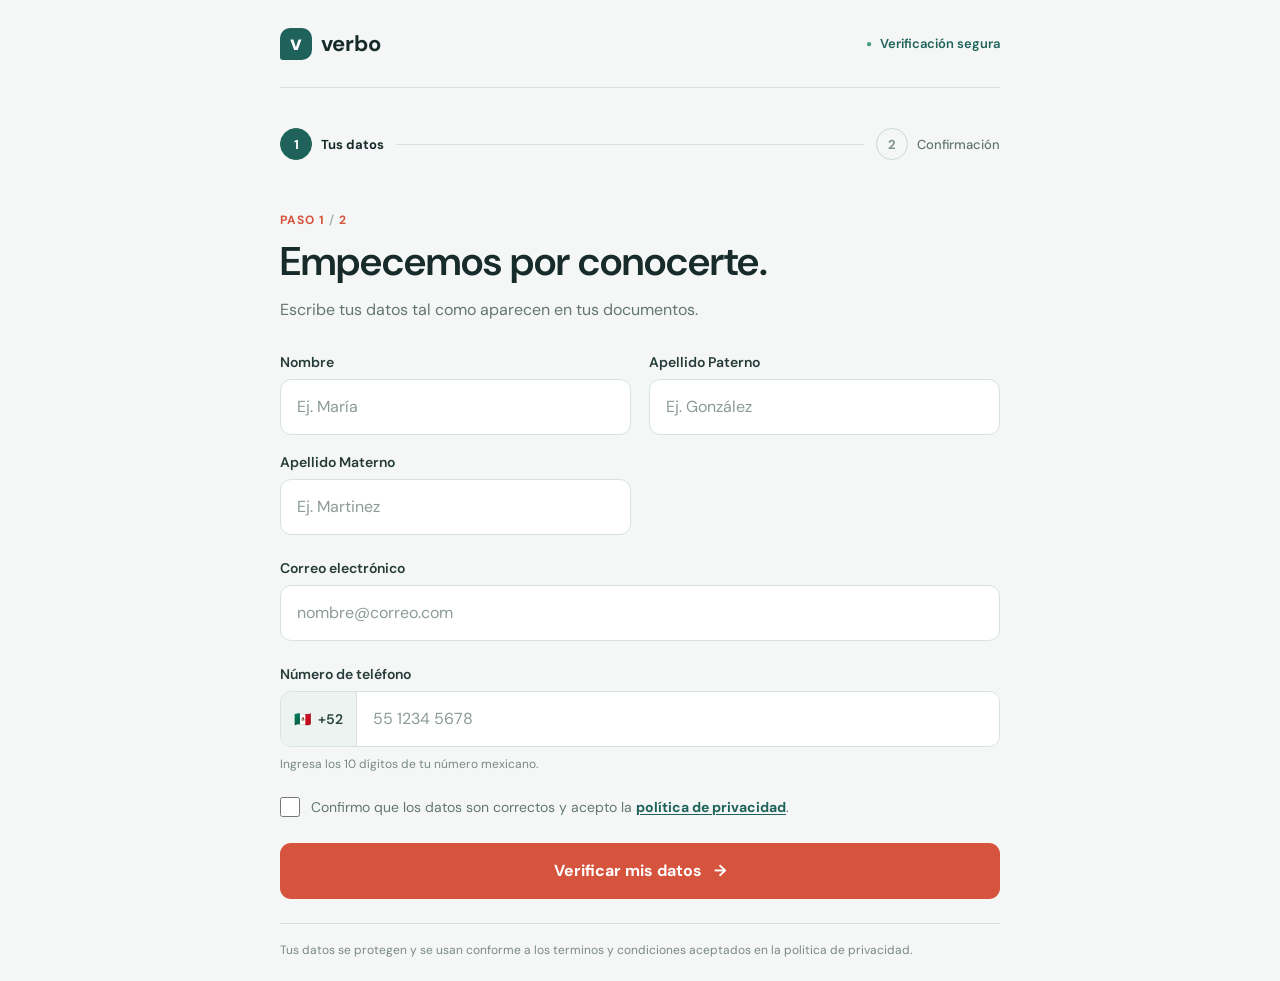
==== index.html @ 1c71e36f "fix: Se ajustan parametros de reenvio de codigo para evitar saturacion y abuso de sistema en formula" ====
<!doctype html>
<html lang="es">
<head>
    <meta charset="UTF-8" />
    <meta name="viewport" content="width=device-width, initial-scale=1" />
    <meta name="theme-color" content="#172653" />
    <title>Verifica tu identidad</title>
    <link rel="preconnect" href="https://fonts.googleapis.com" />
    <link rel="preconnect" href="https://fonts.gstatic.com" crossorigin />
    <link
        href="https://fonts.googleapis.com/css2?family=DM+Sans:wght@400;500;600;700&display=swap"
        rel="stylesheet"
    />
    <link rel="stylesheet" href="styles.css" />
</head>
<body>
    <main class="verification-layout">
      <header class="site-header">
        <a class="brand" href="#top" aria-label="Verbo, inicio">
          <span class="brand-mark" aria-hidden="true">v</span>
          <span>verbo</span>
        </a>
        <span class="secure-label"
          ><span aria-hidden="true">●</span> Verificación segura</span
        >
      </header>

      <section class="workflow" id="top" aria-label="Verificación de identidad">
        <div class="form-shell">
          <div class="progress" aria-label="Progreso de verificación">
            <div class="progress-item">
              <span
                class="progress-step is-active"
                id="step-indicator-1"
                aria-current="step"
                >1</span
              >
              <span class="progress-label">Tus datos</span>
            </div>
            <span class="progress-line" aria-hidden="true"></span>
            <div class="progress-item">
              <span class="progress-step" id="step-indicator-2">2</span>
              <span class="progress-label">Confirmación</span>
            </div>
          </div>

          <section id="details-step" class="step-panel">
            <p class="step-label">PASO 1 <span>/</span> 2</p>
            <h1>Empecemos por conocerte.</h1>
            <p class="form-intro">
              Escribe tus datos tal como aparecen en tus documentos.
            </p>

            <form id="details-form" novalidate>
              <div class="field-grid">
                <label class="field">
                  <span>Nombre</span>
                  <input
                    id="first-name"
                    name="firstName"
                    type="text"
                    placeholder="Ej. María"
                    autocomplete="given-name"
                    required
                  />
                </label>
                <label class="field">
                  <span>Apellido Paterno</span>
                  <input
                    id="last-name1"
                    name="lastName1"
                    type="text"
                    placeholder="Ej. González"
                    autocomplete="family-name"
                    required
                  />
                </label>
                <label class="field">
                  <span>Apellido Materno</span>
                  <input
                    id="last-name2"
                    name="lastName2"
                    type="text"
                    placeholder="Ej. Martinez"
                    autocomplete="family-name"
                    required
                  />
                </label>
              </div>

              <label class="field">
                <span>Correo electrónico</span>
                <input
                  id="email"
                  name="email"
                  type="email"
                  placeholder="nombre@correo.com"
                  autocomplete="email"
                  required
                />
              </label>

              <label class="field">
                <span>Número de teléfono</span>
                <span class="phone-control">
                  <span class="country-code" aria-label="Código de país México"
                    >🇲🇽 <span id="prefix">+52</span></span
                  >
                  <input
                    id="phone"
                    name="phone"
                    type="tel"
                    inputmode="numeric"
                    autocomplete="tel-national"
                    placeholder="55 1234 5678"
                    minlength="10"
                    maxlength="10"
                    pattern="[0-9]{10}"
                    aria-describedby="phone-hint"
                    required
                  />
                </span>
                <span class="field-hint" id="phone-hint"
                  >Ingresa los 10 dígitos de tu número mexicano.</span
                >
              </label>

              <label class="consent-row">
                <input id="consent" name="consent" type="checkbox" required />
                <span
                  >Confirmo que los datos son correctos y acepto la
                  <a href="#" id="open-policy">política de privacidad</a>.</span>
              </label>

              <dialog id="policy-modal">

                <div id="policy-content">Cargando...</div>
                <br>
                <button type="button" id="close-policy" class="text-button">Enterado / Cerrar</button>
              </dialog>


              <p
                class="form-message"
                id="details-message"
                role="alert"
                aria-live="polite"
                hidden
              ></p>
              <button class="primary-button" type="submit">
                Verificar mis datos <span aria-hidden="true">→</span>
              </button>
            </form>
          </section>

          <section id="code-step" class="step-panel" hidden>
            <p class="step-label">PASO 2 <span>/</span> 2</p>
            <h2>Ingresa tu código</h2>
            <p class="form-intro">
              Escribe el código de 6 dígitos para confirmar tu número
              <strong id="phone-summary"></strong>.
            </p>

            <form id="code-form" novalidate>
              <label class="field code-field">
                <span>Código de verificación</span>
                <input
                  id="verification-code"
                  name="code"
                  type="text"
                  inputmode="numeric"
                  autocomplete="one-time-code"
                  placeholder="000000"
                  minlength="6"
                  maxlength="6"
                  pattern="[0-9]{6}"
                  aria-describedby="code-hint"
                  required
                />
              </label>
              <p
                class="form-message"
                id="code-message"
                role="status"
                aria-live="polite"
                hidden
              ></p>
              <button class="primary-button" type="submit">
                Confirmar código <span aria-hidden="true">→</span>
              </button>
            </form>
            <div class="code-actions">
              <button class="text-button" id="resend-code" type="button">
                Generar otro código
              </button>
              <button class="text-button" id="edit-details" type="button">
                ← Corregir mis datos
              </button>
            </div>
          
          </section>

          <section id="success-step" class="step-panel success-panel" hidden>
            <span class="success-icon" aria-hidden="true">✓</span>
            <p class="step-label">VERIFICACIÓN COMPLETADA</p>
            <h2>Gracias, <span id="verified-name"></span></h2>
            <p class="form-intro">
              Tus datos quedaron confirmados.
            </p>
          </section>
        </div>
      </section>
      <footer class="page-footer">
        Tus datos se protegen y se usan conforme a los terminos y condiciones aceptados en la politica de privacidad.
      </footer>
    </main>
    <script type="module" src="js/main.js"></script>
  </body>
</html>
---- styles.css ----
:root {
    color-scheme: light;
    --ink: #172b2a;
    --muted: #647674;
    --line: #d8e3df;
    --accent: #d6533d;
    --accent-dark: #b63f2d;
    --canvas: #f4f7f5;
    --teal: #1e625b;
}

* { box-sizing: border-box; }

body {
    min-width: 320px;
    min-height: 100vh;
    margin: 0;
    color: var(--ink);
    background: var(--canvas);
    font-family: "DM Sans", sans-serif;
    -webkit-font-smoothing: antialiased;
}

button, input { font: inherit; }

.verification-layout {
    width: min(100% - 40px, 720px);
    min-height: 100vh;
    margin: 0 auto;
    padding: 0 0 22px;
}

.site-header {
    display: flex;
    min-height: 76px;
    align-items: center;
    justify-content: space-between;
    border-bottom: 1px solid var(--line);
}

.brand { display: inline-flex; align-items: center; gap: 9px; color: var(--ink); font-size: 22px; font-weight: 700; text-decoration: none; }
.brand-mark { display: grid; width: 32px; height: 32px; place-items: center; border-radius: 10px 10px 10px 3px; background: var(--teal); color: #fff; font-size: 21px; line-height: 1; }
.secure-label { display: inline-flex; align-items: center; gap: 8px; color: var(--teal); font-size: 13px; font-weight: 600; }
.secure-label span { color: #48a180; font-size: 10px; }

.workflow { padding: 28px 0 24px; }
.form-shell { width: 100%; }
.progress { display: flex; align-items: center; gap: 12px; margin-bottom: 42px; }
.progress-item { display: flex; flex: 0 0 auto; align-items: center; gap: 9px; }
.progress-step { display: grid; width: 32px; height: 32px; flex: 0 0 32px; place-items: center; border: 1px solid #cbd8d3; border-radius: 50%; background: transparent; color: #81918d; font-size: 13px; font-weight: 700; transition: background .2s, color .2s; }
.progress-step.is-active, .progress-step.is-complete { border-color: var(--teal); background: var(--teal); color: #fff; }
.progress-label { color: #637572; font-size: 13px; font-weight: 500; white-space: nowrap; }
.progress-item:has(.is-active) .progress-label, .progress-item:has(.is-complete) .progress-label { color: var(--ink); font-weight: 700; }
.progress-line { height: 1px; flex: 1 1 auto; background: var(--line); }

.step-label { margin: 0 0 10px; color: var(--accent); font-size: 12px; font-weight: 700; letter-spacing: 1px; }
.step-label span { color: #a9b6b1; }
.step-panel h1, .step-panel h2 { max-width: 580px; margin: 0; font-size: clamp(30px, 6vw, 40px); font-weight: 600; line-height: 1.16; }
.form-intro { margin: 13px 0 30px; color: var(--muted); font-size: 16px; line-height: 1.6; }
.form-intro strong { color: var(--ink); font-weight: 600; }
#details-form, #code-form { display: grid; gap: 22px; }
.field-grid { display: grid; grid-template-columns: 1fr 1fr; gap: 18px; }
.field { display: grid; min-width: 0; gap: 8px; color: #263b38; font-size: 14px; font-weight: 600; }
.field input { width: 100%; height: 56px; min-width: 0; padding: 0 16px; border: 1px solid var(--line); border-radius: 11px; outline: none; background: #fff; color: var(--ink); font-size: 16px; font-weight: 400; transition: border-color .18s, box-shadow .18s; }
.field input::placeholder { color: #8b9b97; opacity: 1; }
.field input:focus { border-color: var(--teal); box-shadow: 0 0 0 3px rgb(30 98 91 / 12%); }
.field input[aria-invalid="true"] { border-color: #c83d4d; }
.phone-control { display: flex; min-width: 0; height: 56px; overflow: hidden; border: 1px solid var(--line); border-radius: 11px; background: #fff; }
.phone-control:focus-within { border-color: var(--teal); box-shadow: 0 0 0 3px rgb(30 98 91 / 12%); }
.country-code { display: flex; flex: 0 0 76px; align-items: center; justify-content: center; gap: 7px; border-right: 1px solid var(--line); background: #edf3f0; color: #2b4642; font-weight: 600; }
.phone-control input { height: 100%; border: 0; border-radius: 0; box-shadow: none; }
.phone-control input:focus { box-shadow: none; }
.field-hint { color: #788985; font-size: 12px; font-weight: 400; line-height: 1.5; }
.consent-row { display: flex; align-items: flex-start; gap: 11px; color: var(--muted); font-size: 14px; line-height: 1.55; }
.consent-row input { width: 20px; height: 20px; flex: 0 0 20px; margin: 0; accent-color: var(--teal); }
.consent-row a { color: var(--teal); font-weight: 700; text-decoration-thickness: 1px; text-underline-offset: 2px; }
.primary-button { display: flex; min-height: 56px; align-items: center; justify-content: center; gap: 12px; border: 0; border-radius: 11px; background: var(--accent); color: #fff; cursor: pointer; font-size: 16px; font-weight: 700; transition: background .18s, transform .18s; }
.check-server-status{display:inline ; min-height: 20px; align-items: end; justify-content: center; gap: 12px; border: 0; border-radius: 5px; background: var(--accent); color: #fff; cursor: pointer; font-size: 16px; font-weight: 700;}
.primary-button:hover { background: var(--accent-dark); }
.primary-button:active { transform: translateY(1px); }
.primary-button:focus-visible, .text-button:focus-visible { outline: 3px solid rgb(214 83 61 / 28%); outline-offset: 3px; }
.form-message { margin: -8px 0 0; color: #a52f3d; font-size: 14px; }
.form-message[hidden], [hidden] { display: none !important; }
.code-field input { max-width: 300px; height: 64px; font-size: 24px; letter-spacing: 6px; text-align: center; }
.code-actions { display: flex; flex-wrap: wrap; justify-content: space-between; gap: 12px; margin-top: 18px; }
.text-button { min-height: 40px; padding: 4px 0; border: 0; background: transparent; color: var(--teal); cursor: pointer; font-size: 14px; font-weight: 700; }
.text-button:hover { text-decoration: underline; text-underline-offset: 3px; }
.text-button:disabled { text-decoration: none; color: rgb(100, 105, 105); opacity: 0.6; cursor: not-allowed; transform: scale(1); }
.demo-notice { margin-top: 20px; padding: 13px 15px; border-left: 3px solid var(--accent); background: #fff1ed; color: #713b30; font-size: 13px; line-height: 1.55; }
.success-panel { padding-top: 8px; }
.success-icon { display: grid; width: 52px; height: 52px; margin-bottom: 22px; place-items: center; border-radius: 16px 16px 16px 4px; background: #dff1e9; color: var(--teal); font-size: 25px; font-weight: 700; }
.page-footer { padding-top: 17px; border-top: 1px solid var(--line); color: #7a8985; font-size: 12px; line-height: 1.5; }
#policy-modal { padding: 15px; border: 1px solid #adadad; box-shadow: 0 10px 25px rgba(0, 0, 0, 0.2); color:#273d3c; background-color: #f4f7f5; justify-content:space-evenly; text-align:justify; text-justify:inter-word; hyphens: auto; max-width: 400px; }
#policy-content{ padding: 10px; padding-right: 10px; max-height: 500px; overflow-y: auto; }

@media (min-width: 700px) {
    .verification-layout { width: min(100% - 64px, 720px); }
    .site-header { min-height: 88px; }
    .workflow { padding-top: 40px; }
    .progress { margin-bottom: 52px; }
    #details-form, #code-form { gap: 24px; }
}

@media (max-width: 520px) {
    .verification-layout { width: calc(100% - 40px); }
    .site-header { min-height: 64px; }
    .brand { font-size: 20px; }
    .brand-mark { width: 30px; height: 30px; }
    .secure-label { gap: 6px; font-size: 11px; }
    .workflow { padding-top: 23px; }
    .progress { gap: 9px; margin-bottom: 34px; }
    .progress-item { gap: 7px; }
    .progress-label { font-size: 11px; }
    .progress-step { width: 29px; height: 29px; flex-basis: 29px; }
    .step-panel h1, .step-panel h2 { font-size: 31px; }
    .form-intro { margin: 11px 0 25px; font-size: 15px; }
    #details-form, #code-form { gap: 20px; }
    .field-grid { grid-template-columns: 1fr; gap: 20px; }
    .field { font-size: 14px; }
    .field input, .phone-control { height: 54px; }
    .consent-row { font-size: 13px; }
    .primary-button { min-height: 54px; }
    .page-footer { margin-top: 5px; }
}

@media (prefers-reduced-motion: reduce) {
    *, *::before, *::after { scroll-behavior: auto !important; transition-duration: .01ms !important; }
}
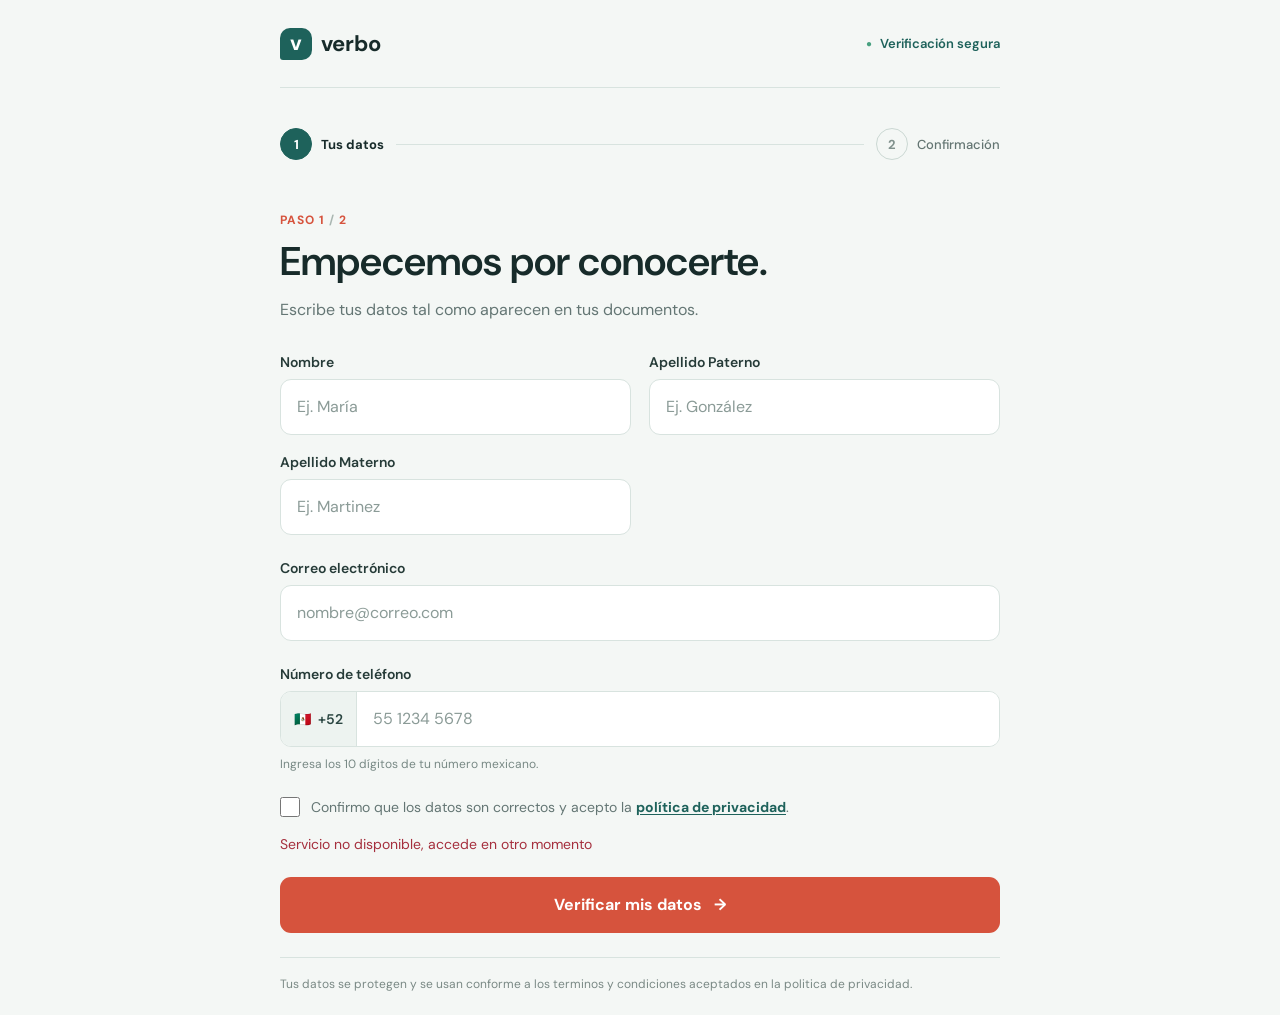
==== commit 68c23a8e: "feat: Se agrega verificacion de sesion de usuario y se adjunta URL en peticion de enivo de SMS" ====
--- a/index.html
+++ b/index.html
@@ -83,7 +83,6 @@
                     type="text"
                     placeholder="Ej. Martinez"
                     autocomplete="family-name"
-                    required
                   />
                 </label>
               </div>
@@ -200,6 +199,14 @@
           
           </section>
 
+          <section id="wait-step" class="step-panel success-panel" hidden>
+            <span class="wait-icon" aria-hidden="true">🛑⌛</span>
+            <p class="step-label">ACCESO EN ESPERA</p>
+            <h2 id="wait-title"></h2>
+            <p id="wait-message" class="form-intro">
+            </p>
+          </section>
+
           <section id="success-step" class="step-panel success-panel" hidden>
             <span class="success-icon" aria-hidden="true">✓</span>
             <p class="step-label">VERIFICACIÓN COMPLETADA</p>
@@ -208,6 +215,7 @@
               Tus datos quedaron confirmados.
             </p>
           </section>
+
         </div>
       </section>
       <footer class="page-footer">
--- a/styles.css
+++ b/styles.css
@@ -89,6 +89,7 @@
 .demo-notice { margin-top: 20px; padding: 13px 15px; border-left: 3px solid var(--accent); background: #fff1ed; color: #713b30; font-size: 13px; line-height: 1.55; }
 .success-panel { padding-top: 8px; }
 .success-icon { display: grid; width: 52px; height: 52px; margin-bottom: 22px; place-items: center; border-radius: 16px 16px 16px 4px; background: #dff1e9; color: var(--teal); font-size: 25px; font-weight: 700; }
+.wait-icon { display: grid; width: 100px; height: 52px; margin-bottom: 22px; place-items: center; border-radius: 16px 16px 16px 4px; background: #f1dfdf; color: var(--teal); font-size: 25px; font-weight: 700; }
 .page-footer { padding-top: 17px; border-top: 1px solid var(--line); color: #7a8985; font-size: 12px; line-height: 1.5; }
 #policy-modal { padding: 15px; border: 1px solid #adadad; box-shadow: 0 10px 25px rgba(0, 0, 0, 0.2); color:#273d3c; background-color: #f4f7f5; justify-content:space-evenly; text-align:justify; text-justify:inter-word; hyphens: auto; max-width: 400px; }
 #policy-content{ padding: 10px; padding-right: 10px; max-height: 500px; overflow-y: auto; }
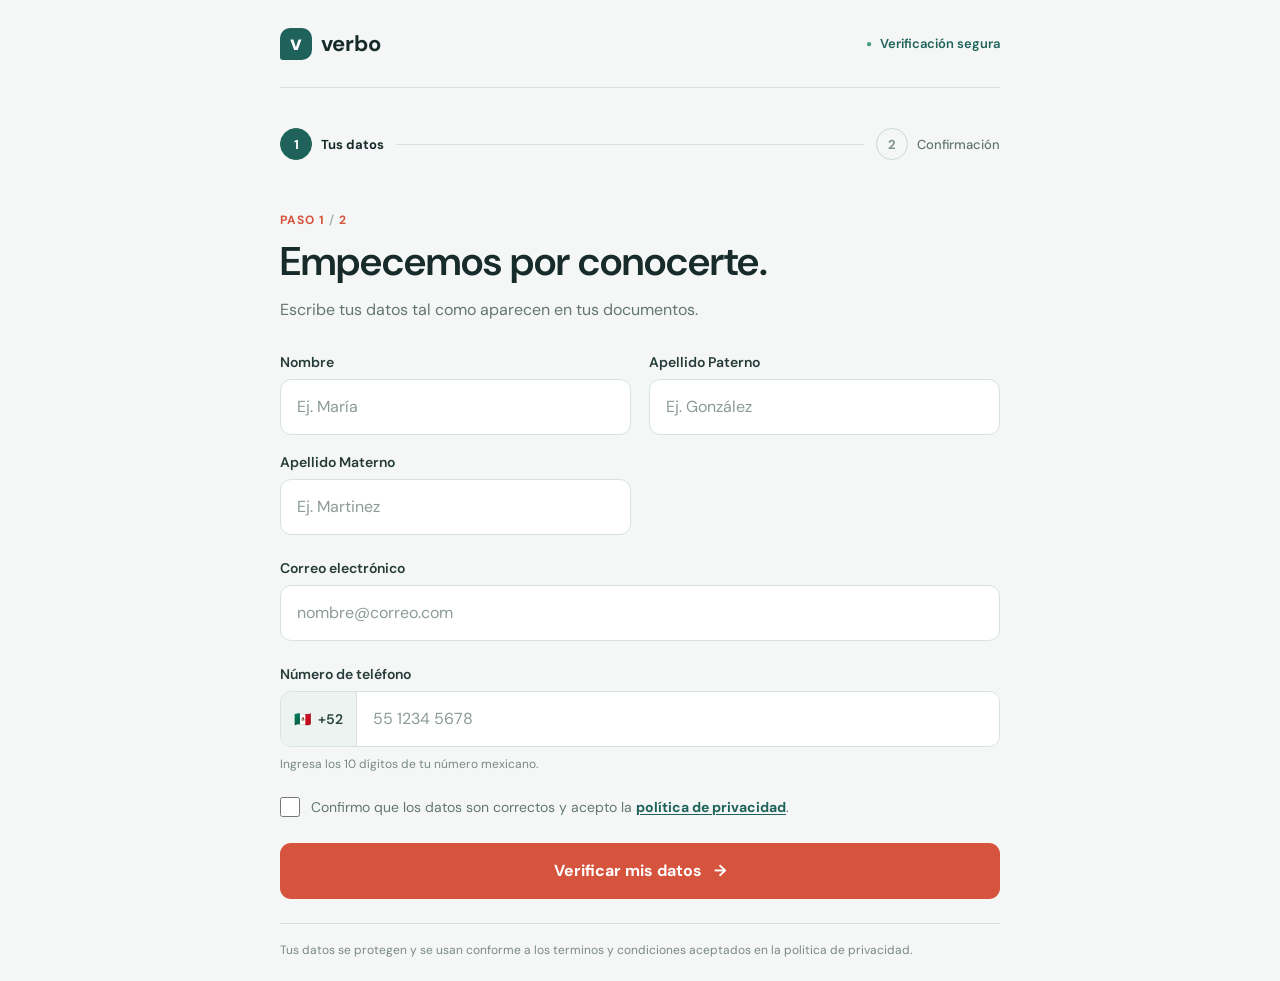
==== commit ac54d3cf: "Merge branch 'main' into feat/user-interface se integran cambios de main a feat/user-interface# Plea" ====
--- a/index.html
+++ b/index.html
@@ -83,6 +83,7 @@
                     type="text"
                     placeholder="Ej. Martinez"
                     autocomplete="family-name"
+                    required
                   />
                 </label>
               </div>
@@ -199,14 +200,6 @@
           
           </section>
 
-          <section id="wait-step" class="step-panel success-panel" hidden>
-            <span class="wait-icon" aria-hidden="true">🛑⌛</span>
-            <p class="step-label">ACCESO EN ESPERA</p>
-            <h2 id="wait-title"></h2>
-            <p id="wait-message" class="form-intro">
-            </p>
-          </section>
-
           <section id="success-step" class="step-panel success-panel" hidden>
             <span class="success-icon" aria-hidden="true">✓</span>
             <p class="step-label">VERIFICACIÓN COMPLETADA</p>
@@ -215,7 +208,6 @@
               Tus datos quedaron confirmados.
             </p>
           </section>
-
         </div>
       </section>
       <footer class="page-footer">
--- a/styles.css
+++ b/styles.css
@@ -89,7 +89,6 @@
 .demo-notice { margin-top: 20px; padding: 13px 15px; border-left: 3px solid var(--accent); background: #fff1ed; color: #713b30; font-size: 13px; line-height: 1.55; }
 .success-panel { padding-top: 8px; }
 .success-icon { display: grid; width: 52px; height: 52px; margin-bottom: 22px; place-items: center; border-radius: 16px 16px 16px 4px; background: #dff1e9; color: var(--teal); font-size: 25px; font-weight: 700; }
-.wait-icon { display: grid; width: 100px; height: 52px; margin-bottom: 22px; place-items: center; border-radius: 16px 16px 16px 4px; background: #f1dfdf; color: var(--teal); font-size: 25px; font-weight: 700; }
 .page-footer { padding-top: 17px; border-top: 1px solid var(--line); color: #7a8985; font-size: 12px; line-height: 1.5; }
 #policy-modal { padding: 15px; border: 1px solid #adadad; box-shadow: 0 10px 25px rgba(0, 0, 0, 0.2); color:#273d3c; background-color: #f4f7f5; justify-content:space-evenly; text-align:justify; text-justify:inter-word; hyphens: auto; max-width: 400px; }
 #policy-content{ padding: 10px; padding-right: 10px; max-height: 500px; overflow-y: auto; }
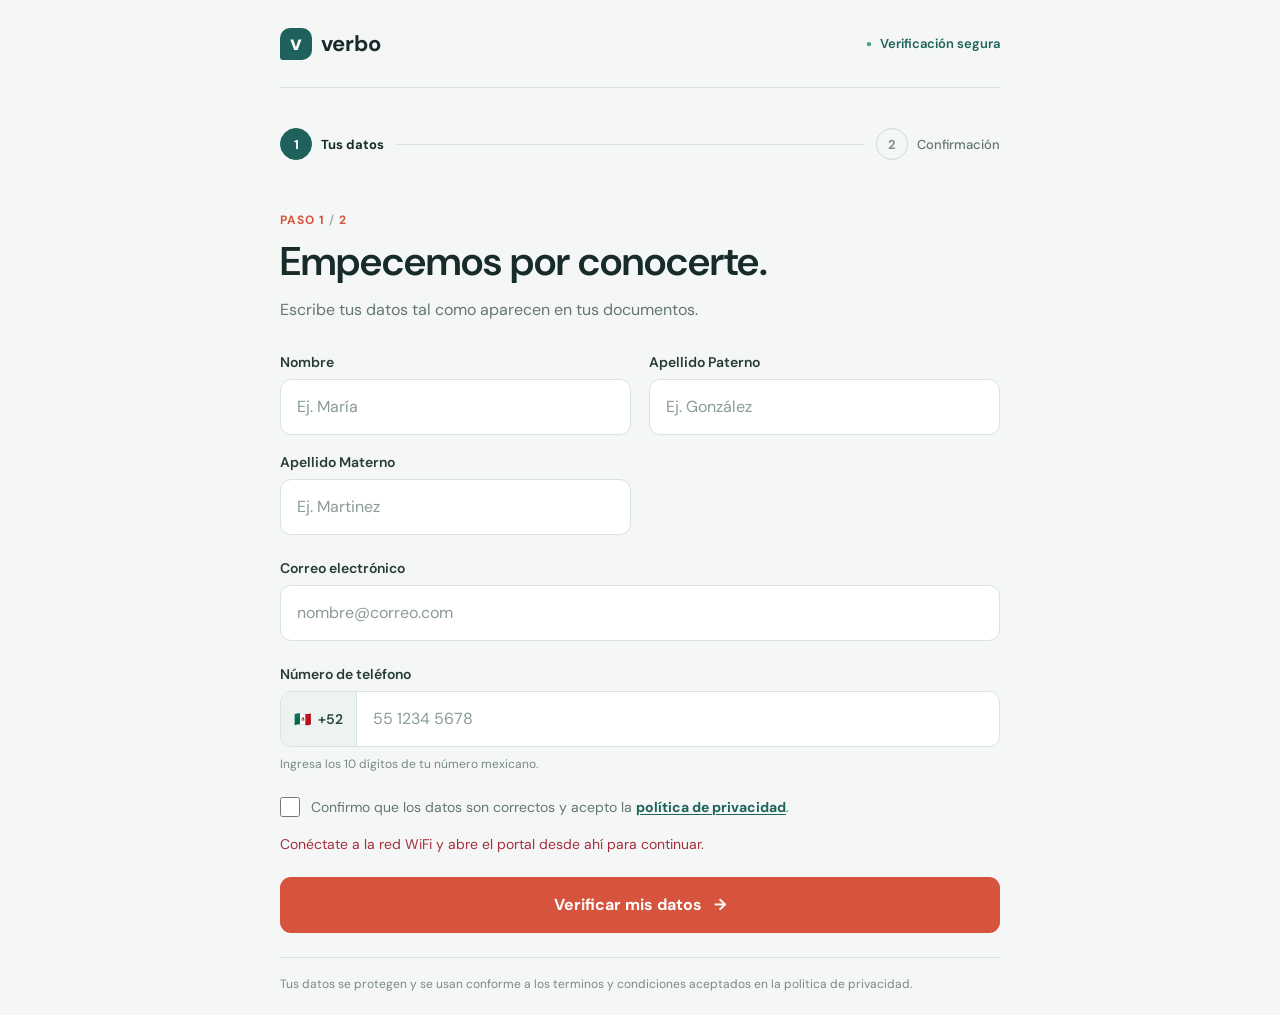
==== commit 28a342b6: "se realizaron cambios en rama mainMerge branch 'main' of github.com:VerboDevelop/verbo_web_captive_p" ====
--- a/index.html
+++ b/index.html
@@ -83,7 +83,6 @@
                     type="text"
                     placeholder="Ej. Martinez"
                     autocomplete="family-name"
-                    required
                   />
                 </label>
               </div>
@@ -200,6 +199,14 @@
           
           </section>
 
+          <section id="wait-step" class="step-panel success-panel" hidden>
+            <span class="wait-icon" aria-hidden="true">🛑⌛</span>
+            <p class="step-label">ACCESO EN ESPERA</p>
+            <h2 id="wait-title"></h2>
+            <p id="wait-message" class="form-intro">
+            </p>
+          </section>
+
           <section id="success-step" class="step-panel success-panel" hidden>
             <span class="success-icon" aria-hidden="true">✓</span>
             <p class="step-label">VERIFICACIÓN COMPLETADA</p>
@@ -208,6 +215,7 @@
               Tus datos quedaron confirmados.
             </p>
           </section>
+
         </div>
       </section>
       <footer class="page-footer">
--- a/styles.css
+++ b/styles.css
@@ -89,9 +89,8 @@
 .demo-notice { margin-top: 20px; padding: 13px 15px; border-left: 3px solid var(--accent); background: #fff1ed; color: #713b30; font-size: 13px; line-height: 1.55; }
 .success-panel { padding-top: 8px; }
 .success-icon { display: grid; width: 52px; height: 52px; margin-bottom: 22px; place-items: center; border-radius: 16px 16px 16px 4px; background: #dff1e9; color: var(--teal); font-size: 25px; font-weight: 700; }
+.wait-icon { display: grid; width: 100px; height: 52px; margin-bottom: 22px; place-items: center; border-radius: 16px 16px 16px 4px; background: #f1dfdf; color: var(--teal); font-size: 25px; font-weight: 700; }
 .page-footer { padding-top: 17px; border-top: 1px solid var(--line); color: #7a8985; font-size: 12px; line-height: 1.5; }
-#policy-modal { padding: 15px; border: 1px solid #adadad; box-shadow: 0 10px 25px rgba(0, 0, 0, 0.2); color:#273d3c; background-color: #f4f7f5; justify-content:space-evenly; text-align:justify; text-justify:inter-word; hyphens: auto; max-width: 400px; }
-#policy-content{ padding: 10px; padding-right: 10px; max-height: 500px; overflow-y: auto; }
 
 @media (min-width: 700px) {
     .verification-layout { width: min(100% - 64px, 720px); }
@@ -126,3 +125,47 @@
 @media (prefers-reduced-motion: reduce) {
     *, *::before, *::after { scroll-behavior: auto !important; transition-duration: .01ms !important; }
 }
+
+
+#policy-modal { 
+    padding: 15px; 
+    border: 1px solid #adadad; 
+    box-shadow: 0 10px 25px rgba(0, 0, 0, 0.2); 
+    color: #273d3c; 
+    background-color: #f4f7f5; 
+    text-align: justify; 
+    width: 92%;
+    max-width: 850px; 
+    box-sizing: border-box;
+}
+
+#policy-content { 
+    padding: 10px; 
+    max-height: 70vh; 
+
+    overflow-y: auto; 
+    overflow-x: auto; 
+    
+    display: block; 
+}
+
+.p-wrapper {
+    transform-origin: top left; 
+    flex-shrink: 0; 
+}
+
+/* Ajustes de escala según tus pantallas */
+@media (min-width: 700px) {
+    .p-wrapper {
+        width: 125%;          
+        transform: scale(0.8); 
+    }
+}
+
+@media (max-width: 520px) {
+    .p-wrapper {
+        width: 153.84%;        
+        transform: scale(0.65); 
+        min-width: 650px;
+    }
+}
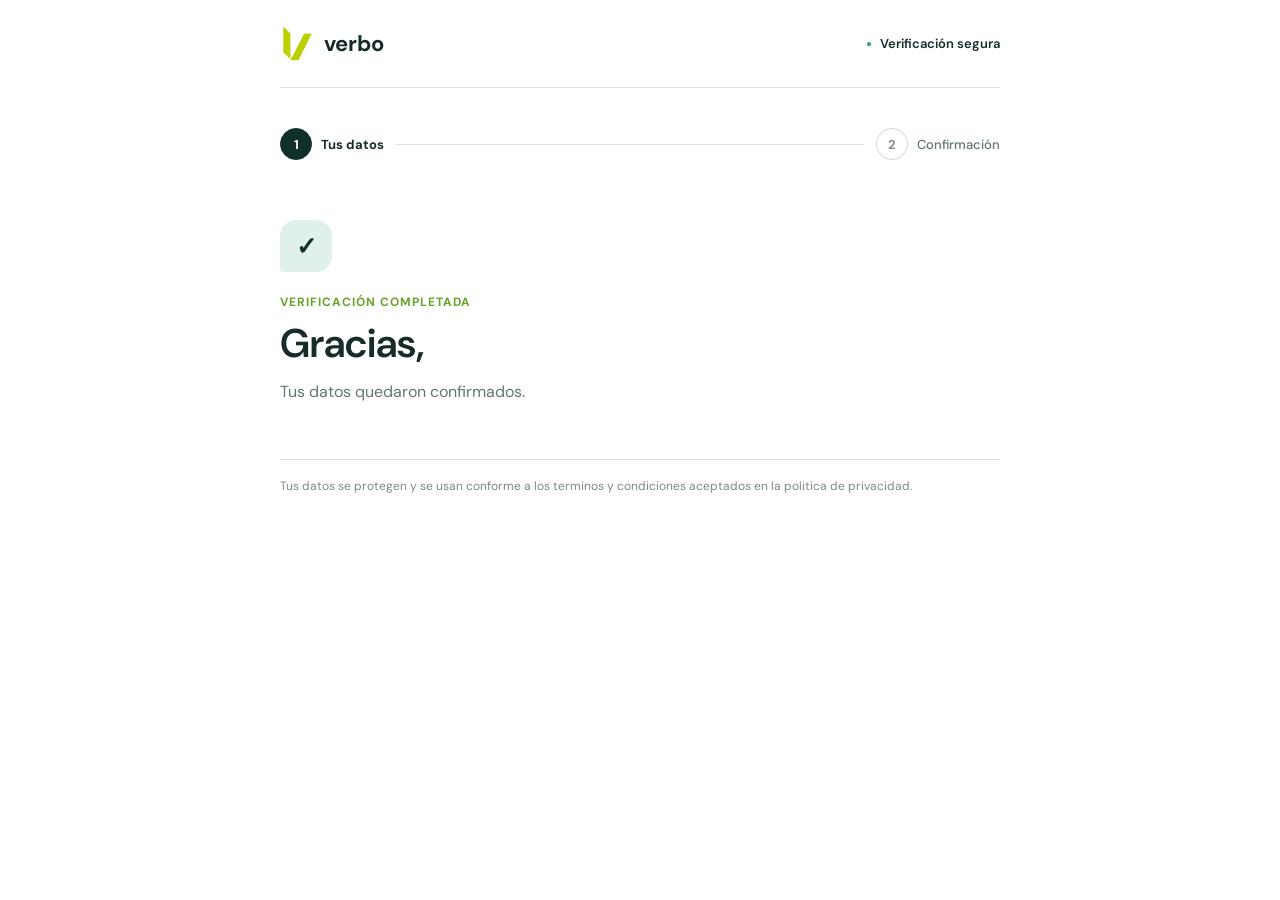
==== commit 72d615ea: "fix:ajuste de estilo en interfaz" ====
--- a/index.html
+++ b/index.html
@@ -17,7 +17,7 @@
     <main class="verification-layout">
       <header class="site-header">
         <a class="brand" href="#top" aria-label="Verbo, inicio">
-          <span class="brand-mark" aria-hidden="true">v</span>
+          <span class="brand-mark" aria-hidden="true"></span>
           <span>verbo</span>
         </a>
         <span class="secure-label"
@@ -46,7 +46,7 @@
 
           <section id="details-step" class="step-panel">
             <p class="step-label">PASO 1 <span>/</span> 2</p>
-            <h1>Empecemos por conocerte.</h1>
+            <h1>Registrate.</h1>
             <p class="form-intro">
               Escribe tus datos tal como aparecen en tus documentos.
             </p>
@@ -83,6 +83,7 @@
                     type="text"
                     placeholder="Ej. Martinez"
                     autocomplete="family-name"
+                    required
                   />
                 </label>
               </div>
@@ -127,7 +128,7 @@
               <label class="consent-row">
                 <input id="consent" name="consent" type="checkbox" required />
                 <span
-                  >Confirmo que los datos son correctos y acepto la
+                  >Confirmo que he leido y acepto la
                   <a href="#" id="open-policy">política de privacidad</a>.</span>
               </label>
 
@@ -199,14 +200,6 @@
           
           </section>
 
-          <section id="wait-step" class="step-panel success-panel" hidden>
-            <span class="wait-icon" aria-hidden="true">🛑⌛</span>
-            <p class="step-label">ACCESO EN ESPERA</p>
-            <h2 id="wait-title"></h2>
-            <p id="wait-message" class="form-intro">
-            </p>
-          </section>
-
           <section id="success-step" class="step-panel success-panel" hidden>
             <span class="success-icon" aria-hidden="true">✓</span>
             <p class="step-label">VERIFICACIÓN COMPLETADA</p>
@@ -215,7 +208,6 @@
               Tus datos quedaron confirmados.
             </p>
           </section>
-
         </div>
       </section>
       <footer class="page-footer">
--- a/styles.css
+++ b/styles.css
@@ -3,10 +3,10 @@
     --ink: #172b2a;
     --muted: #647674;
     --line: #d8e3df;
-    --accent: #d6533d;
-    --accent-dark: #b63f2d;
-    --canvas: #f4f7f5;
-    --teal: #1e625b;
+    --accent: #65A428;
+    --accent-dark: #10312b;
+    --canvas: #ffffff;
+    --teal: #10312b;
 }
 
 * { box-sizing: border-box; }
@@ -39,7 +39,14 @@
 }
 
 .brand { display: inline-flex; align-items: center; gap: 9px; color: var(--ink); font-size: 22px; font-weight: 700; text-decoration: none; }
-.brand-mark { display: grid; width: 32px; height: 32px; place-items: center; border-radius: 10px 10px 10px 3px; background: var(--teal); color: #fff; font-size: 21px; line-height: 1; }
+.brand-mark {
+  display: block;
+  width: 35px;
+  height: 35px;
+  background-color: #bccf00; /* color de la V */
+  -webkit-mask: url("verbo-logo-silueta.png") center / contain no-repeat;
+          mask: url("verbo-logo-silueta.png") center / contain no-repeat;
+}
 .secure-label { display: inline-flex; align-items: center; gap: 8px; color: var(--teal); font-size: 13px; font-weight: 600; }
 .secure-label span { color: #48a180; font-size: 10px; }
 
@@ -89,8 +96,9 @@
 .demo-notice { margin-top: 20px; padding: 13px 15px; border-left: 3px solid var(--accent); background: #fff1ed; color: #713b30; font-size: 13px; line-height: 1.55; }
 .success-panel { padding-top: 8px; }
 .success-icon { display: grid; width: 52px; height: 52px; margin-bottom: 22px; place-items: center; border-radius: 16px 16px 16px 4px; background: #dff1e9; color: var(--teal); font-size: 25px; font-weight: 700; }
-.wait-icon { display: grid; width: 100px; height: 52px; margin-bottom: 22px; place-items: center; border-radius: 16px 16px 16px 4px; background: #f1dfdf; color: var(--teal); font-size: 25px; font-weight: 700; }
 .page-footer { padding-top: 17px; border-top: 1px solid var(--line); color: #7a8985; font-size: 12px; line-height: 1.5; }
+#policy-modal { padding: 15px; border: 1px solid #adadad; box-shadow: 0 10px 25px rgba(0, 0, 0, 0.2); color:#273d3c; background-color: #f4f7f5; justify-content:space-evenly; text-align:justify; text-justify:inter-word; hyphens: auto; max-width: 400px; }
+#policy-content{ padding: 10px; padding-right: 10px; max-height: 500px; overflow-y: auto; }
 
 @media (min-width: 700px) {
     .verification-layout { width: min(100% - 64px, 720px); }
@@ -125,7 +133,6 @@
 @media (prefers-reduced-motion: reduce) {
     *, *::before, *::after { scroll-behavior: auto !important; transition-duration: .01ms !important; }
 }
-
 
 #policy-modal { 
     padding: 15px; 
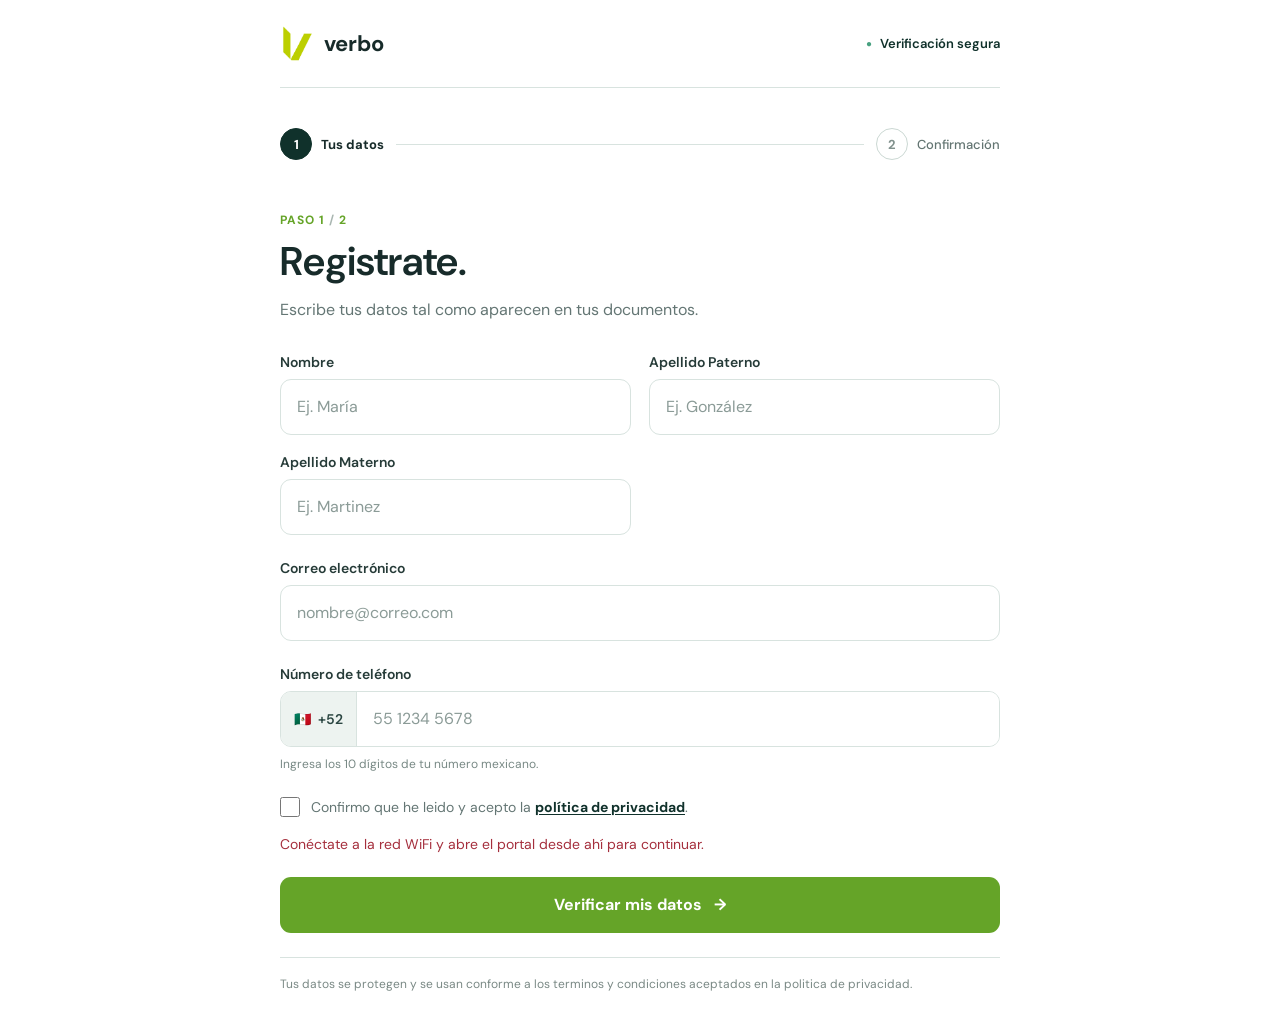
==== commit 07aa46b5: "refactor: Se modifica comportamiento para consultas de acceso sin envio de sms" ====
--- a/index.html
+++ b/index.html
@@ -83,7 +83,6 @@
                     type="text"
                     placeholder="Ej. Martinez"
                     autocomplete="family-name"
-                    required
                   />
                 </label>
               </div>
@@ -203,7 +202,7 @@
           <section id="success-step" class="step-panel success-panel" hidden>
             <span class="success-icon" aria-hidden="true">✓</span>
             <p class="step-label">VERIFICACIÓN COMPLETADA</p>
-            <h2>Gracias, <span id="verified-name"></span></h2>
+            <h2 id="success-title">Gracias, <span id="verified-name"></span></h2>
             <p class="form-intro">
               Tus datos quedaron confirmados.
             </p>
